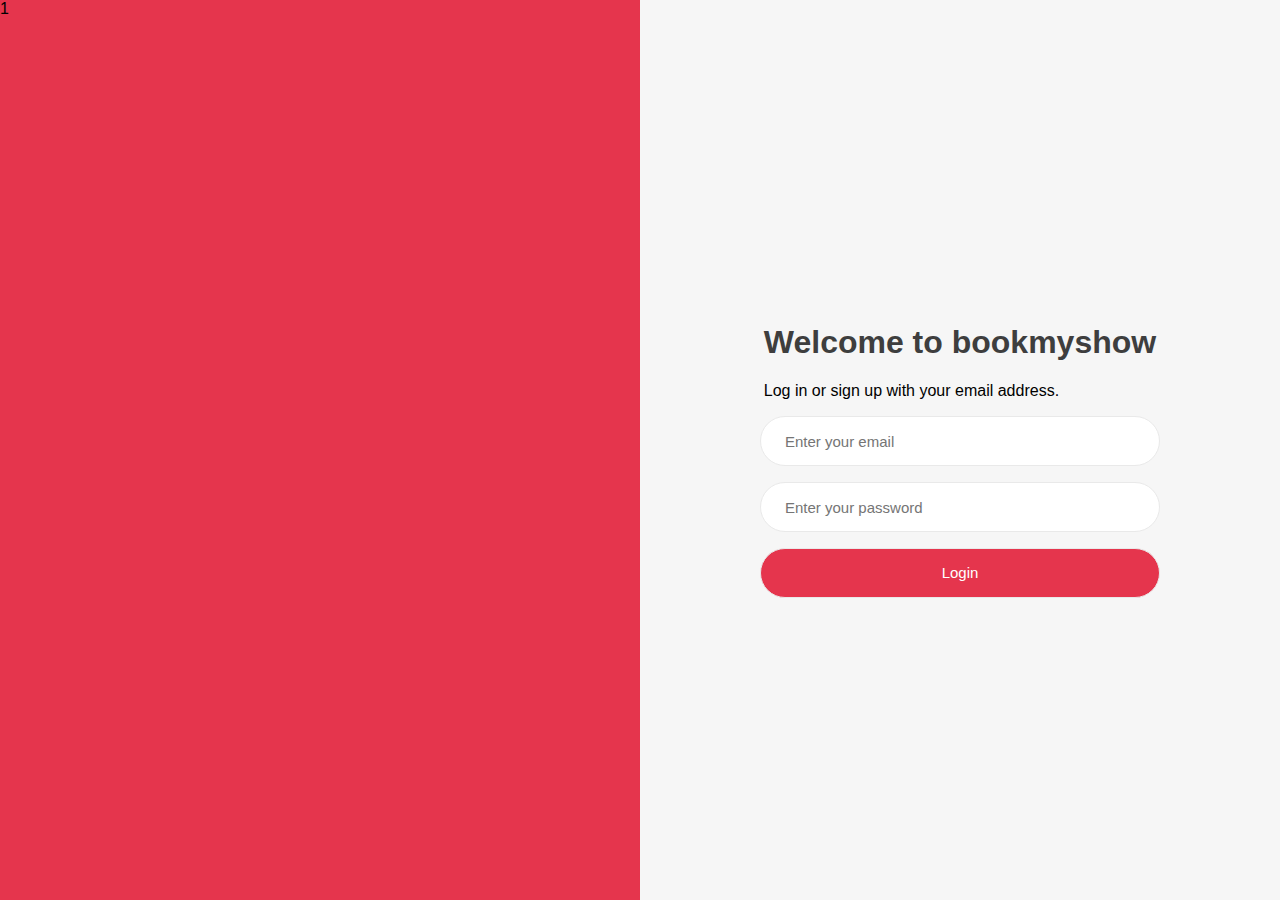
==== src/index.html @ d2293d0c "Movies repository" ====
<!DOCTYPE html>
<html lang="en">

<head>
    <meta charset="UTF-8">
    <meta name="viewport" content="width=device-width, initial-scale=1.0">
    <title>Movie Library</title>
    <link rel="stylesheet" href="styles.css">
    <style>
        .playlist {
            border: 1px solid #ccc;
            padding: 10px;
            margin: 10px 0;
        }

        .playlist h3 {
            margin: 0 0 10px 0;
        }

        .playlist-movie {
            display: inline-block;
            margin: 5px;
            text-align: center;
        }

        .playlist-movie img {
            width: 100px;
            height: 150px;
            display: block;
        }

        .playlist-movie-title {
            margin-top: 5px;
            font-size: 14px;
        }
    </style>
</head>

<body>
    <div class="container" id="main-container">
        <header>
            <h1>Welcome to Movie Library</h1>
            <input type="text" id="search-input" placeholder="Search for a movie...">
            <button id="search-button">Search</button>
            <button id="home-button">Home</button>
            <button id="logout-button">Logout</button>
        </header>
        <div id="playlists-container"></div>
        <main id="movie-container"></main>
    </div>
    <h1 id="playlist-name"></h1>
    <div id="playlist-movies" class="movies-container"></div>
    <!-- <footer>
        <p>&copy; 2024 Movie Library</p>
    </footer> -->
    <script>
        // Function to log out user
        function logoutUser() {
            localStorage.removeItem('authenticated');
            localStorage.removeItem('loggedInUser');
            window.location.href = '/src/login/login.html';
        }

        // Check if user is authenticated, if not, redirect to login page
        if (!localStorage.getItem('authenticated')) {
            window.location.href = '/src/login/login.html';
        }

        // Add event listener to logout button
        document.getElementById('logout-button').addEventListener('click', logoutUser);

        document.getElementById('home-button').addEventListener('click', () => {
            window.location.href = 'index.html'; // Navigate to the home page
        });


        // Load playlists when the page loads
        document.addEventListener('DOMContentLoaded', function () {
            loadPlaylists();
        });
    </script>
    <script src="script.js"></script>
</body>

</html>
---- src/styles.css ----
/* General Styles */
body {
    font-family: Lato,sans-serif;
    margin: 0;
    padding: 0;
    background-color: #f4f4f4;
    color: #333;
}

.container {
    width: 80%;
    margin: auto;
    overflow: hidden;
}

header {
    background: #333;
    color: #fff;
    padding-top: 30px;
    min-height: 70px;
    border-bottom: #77a6f7 3px solid;
}

header h1 {
    text-align: center;
    text-transform: uppercase;
    margin: 0;
    font-size: 24px;
}

footer {
    background: #333;
    color: #fff;
    text-align: center;
    padding: 10px 0;
    position: fixed;
    bottom: 0;
    width: 100%;
}

/* Links */
a {
    color: #333;
    text-decoration: none;
}

a:hover {
    color: #77a6f7;
}

/* Popup Styles */
#popup {
    display: none;
    position: fixed;
    top: 50%;
    left: 50%;
    transform: translate(-50%, -50%);
    width: 300px;
    background: #fff;
    padding: 20px;
    box-shadow: 0 0 10px rgba(0,0,0,0.5);
    border-radius: 5px;
    z-index: 1000;
}

#popup input[type="text"] {
    width: 100%;
    padding: 10px;
    margin-bottom: 10px;
    border: 1px solid #ccc;
    border-radius: 5px;
}

#popup button {
    width: 100%;
    background: #333;
    color: #fff;
    border: 0;
    padding: 10px;
    cursor: pointer;
    border-radius: 5px;
    font-size: 16px;
}

#popup button:hover {
    background: #77a6f7;
}

#popup-close {
    cursor: pointer;
    color: #333;
    font-size: 20px;
    float: right;
}

.popup-notification {
    position: fixed;
    top: 50%;
    left: 50%;
    transform: translate(-50%, -50%);
    background-color: #F6F6F6;
    border: 1px solid #ccc;
    border-radius: 5px;
    padding: 20px;
    box-shadow: 0 0 10px rgba(0, 0, 0, 0.5);
    z-index: 1000;
    width: 400px;
}

#new-playlist-name {
    width: 100%;
    height: 50px;
    box-sizing: border-box;
    border: 1px solid #e9e9e9;
    outline: none;
    background-color: white;
    font-size: 15px;
    padding: 0px 16px;
    border-radius: 22px;
}

#visibility-container{
    display: flex;
    align-items: center;
    justify-content: left;
    height: 60px;
}

.playlist-visibility-toggle {
    width: 30px;
}

.popup-content {
    text-align: center;
}

.close-popup {
    position: absolute;
    top: 10px;
    right: 10px;
    cursor: pointer;
}

.close-popup:hover {
    color: red;
}


.overlay {
    display: none;
    position: fixed;
    top: 0;
    left: 0;
    width: 100%;
    height: 100%;
    background: rgba(0, 0, 0, 0.7);
    z-index: 500;
}



.existing-playlist-box{
    display: flex;
    margin: 10px 0px;
}

.existing-playlist-box input {
    width: 15px;
    height: 15px;
    border: 1px solid #e9e9e9;
    margin-right: 8px;
    background-color: white;
}

#create-playlist-button {
    margin: auto;
    width: 50%;
    margin-top: 20px;
    background-color: #E5354D;
    color: white;
    padding: 10px;
    border: none;
    border-radius: 10px;
    cursor: pointer;
} 






/* movie box css */
#playlist-movie-container, #movie-container {
    display: flex;
    width: 100%;
    flex-wrap: wrap;
}

#playlist-movie-image, #movie-image {
    height: 250px;
    width: 100%;
}

.playlist-movie-box, .movie-box {
    width: 20%;
    box-sizing: border-box;
    padding: 16px 10px;
}

#playlist-movie-title, #movie-title {
    color: rgb(34, 34, 34);
    font-size: 18px;
    width: 100%;
    margin: 8px 0px;
    white-space: nowrap;
    overflow: hidden;
    text-overflow: ellipsis;
}

#playlist-movie-year, #movie-year{
    margin: 6px 0px;
}

#playlist-add-to-playlist-button, #add-to-playlist-button {
    margin: auto;
    width: 100%;
    background-color: #E5354D;
    color: white;
    padding: 10px;
    border: none;
    border-radius: 10px;
    cursor: pointer;
}

.delete-playlist-button {
    width: 150px !important;
    margin-left: 16px !important;
    margin-right: 16px !important;
}
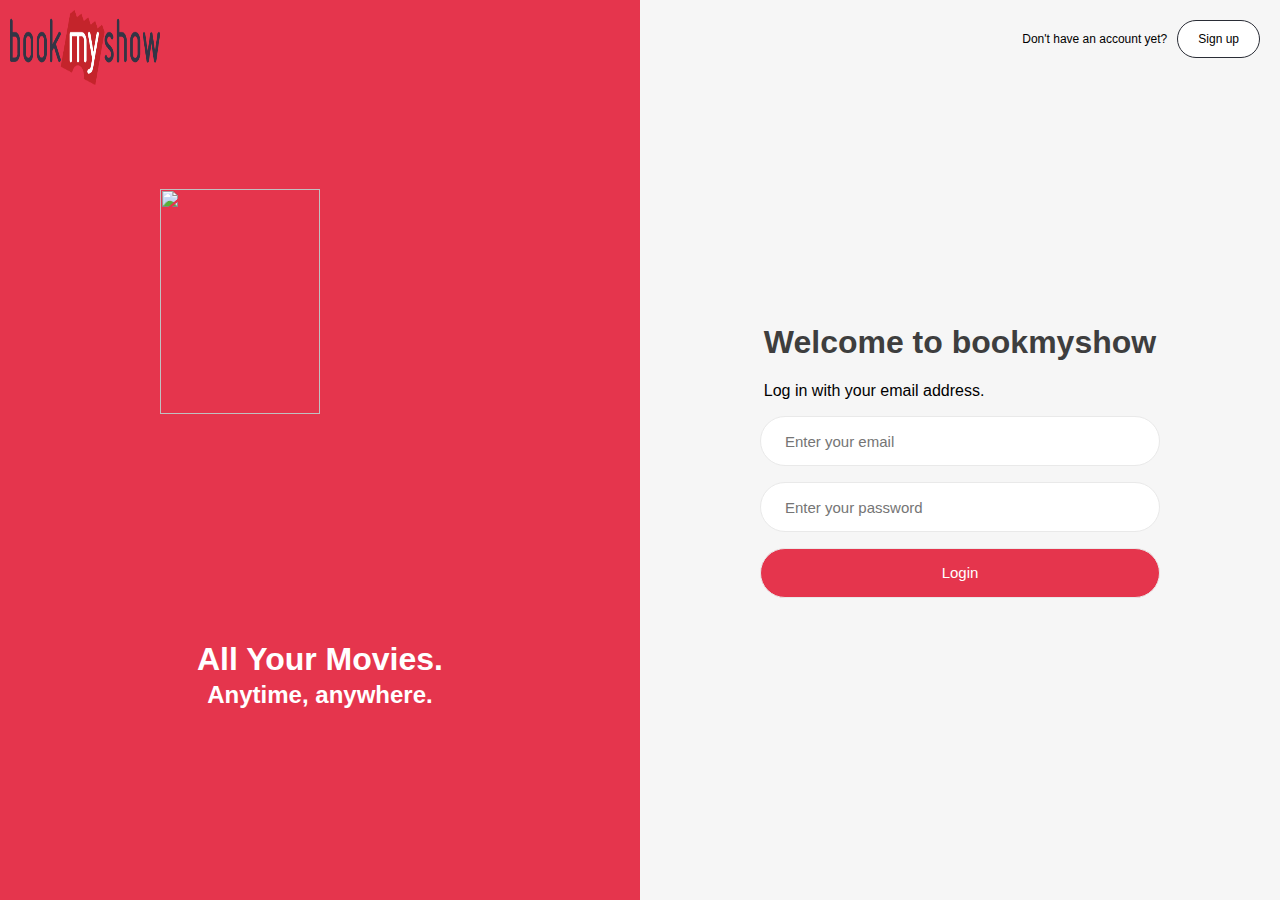
==== commit 5848bf0b: "Movies repository" ====
--- a/src/index.html
+++ b/src/index.html
@@ -5,54 +5,43 @@
     <meta charset="UTF-8">
     <meta name="viewport" content="width=device-width, initial-scale=1.0">
     <title>Movie Library</title>
+    <link rel="stylesheet" href="/src/common/common.css">
+    <link rel="stylesheet" href="/src/common/header.css">
     <link rel="stylesheet" href="styles.css">
-    <style>
-        .playlist {
-            border: 1px solid #ccc;
-            padding: 10px;
-            margin: 10px 0;
-        }
-
-        .playlist h3 {
-            margin: 0 0 10px 0;
-        }
-
-        .playlist-movie {
-            display: inline-block;
-            margin: 5px;
-            text-align: center;
-        }
-
-        .playlist-movie img {
-            width: 100px;
-            height: 150px;
-            display: block;
-        }
-
-        .playlist-movie-title {
-            margin-top: 5px;
-            font-size: 14px;
-        }
-    </style>
 </head>
 
-<body>
-    <div class="container" id="main-container">
-        <header>
-            <h1>Welcome to Movie Library</h1>
-            <input type="text" id="search-input" placeholder="Search for a movie...">
-            <button id="search-button">Search</button>
-            <button id="home-button">Home</button>
-            <button id="logout-button">Logout</button>
-        </header>
-        <div id="playlists-container"></div>
-        <main id="movie-container"></main>
-    </div>
-    <h1 id="playlist-name"></h1>
-    <div id="playlist-movies" class="movies-container"></div>
-    <!-- <footer>
-        <p>&copy; 2024 Movie Library</p>
-    </footer> -->
+<body style="position: relative;">
+    <header
+        style="display: flex;position: fixed;width: 100%; height: 75px;align-items: center;background-color: #F6F6F6;border: 1px solid #e9e9e9;top:0px">
+        <div style="position:absolute;left: 10px;display: flex;align-items: center;height: 100%;">
+            <div>
+                <img src="/src/images/bookmyshow.png" width="80px" height="40px">
+            </div>
+            <div style="margin-left: 24px;cursor: pointer;margin-top: -6px;"><button
+                    style="border: none;padding: 0px;font-size: 14px;cursor: pointer" id="home-button">Home</button>
+            </div>
+        </div>
+        <div
+            style="width: 50%;margin: auto;display: flex;align-items: center;background-color: white;padding: 16px;border-radius: 999px;">
+            <div id="search-button"
+                style="display: flex;align-items: center;justify-content: center;width: 14px;height: 14px;cursor: pointer;">
+                <svg viewBox="0 0 12 12" xmlns="http://www.w3.org/2000/svg">
+                    <title>Search</title>
+                    <path
+                        d="M11.8 10.864L8.859 7.918a4.912 4.912 0 0 0-.444-6.47A4.888 4.888 0 0 0 4.928 0a4.888 4.888 0 0 0-3.485 1.449 4.942 4.942 0 0 0 0 6.979 4.888 4.888 0 0 0 3.485 1.449c1.052 0 2.105-.33 2.976-1.005l2.96 2.93a.658.658 0 0 0 .476.198.686.686 0 0 0 .477-.198.672.672 0 0 0-.016-.938zm-6.855-2.32c-.97 0-1.858-.38-2.549-1.054C1 6.09 1 3.802 2.396 2.387a3.578 3.578 0 0 1 2.549-1.054c.97 0 1.858.379 2.548 1.054s1.052 1.58 1.052 2.551c0 .971-.378 1.86-1.052 2.552a3.539 3.539 0 0 1-2.548 1.053z"
+                        fill="#777"></path>
+                </svg>
+            </div>
+            <input type="text" autocomplete="off"
+                style="width: 100%;border: none;outline: none;font-size: 14px;padding-left: 10px;" id="search-input"
+                placeholder="Search for a movie...">
+        </div>
+        <div style="position: absolute;right: 24px;margin-top: -6px;">
+            <button style="border: none;padding: 0px;font-size: 14px;cursor: pointer" id="logout-button">Logout</button>
+        </div>
+    </header>
+    <div id="playlists-container"></div>
+    <main id="movie-container"></main>
     <script>
         // Function to log out user
         function logoutUser() {
--- a/src/common/common.css
+++ b/src/common/common.css
@@ -0,0 +1,12 @@
+body {
+    margin: 0px;
+    font-family: Lato, sans-serif;
+}
+
+button {
+    font-family: Lato, sans-serif;
+}
+
+.display-flex {
+    display: flex;
+}--- a/src/styles.css
+++ b/src/styles.css
@@ -1,44 +1,3 @@
-/* General Styles */
-body {
-    font-family: Lato,sans-serif;
-    margin: 0;
-    padding: 0;
-    background-color: #f4f4f4;
-    color: #333;
-}
-
-.container {
-    width: 80%;
-    margin: auto;
-    overflow: hidden;
-}
-
-header {
-    background: #333;
-    color: #fff;
-    padding-top: 30px;
-    min-height: 70px;
-    border-bottom: #77a6f7 3px solid;
-}
-
-header h1 {
-    text-align: center;
-    text-transform: uppercase;
-    margin: 0;
-    font-size: 24px;
-}
-
-footer {
-    background: #333;
-    color: #fff;
-    text-align: center;
-    padding: 10px 0;
-    position: fixed;
-    bottom: 0;
-    width: 100%;
-}
-
-/* Links */
 a {
     color: #333;
     text-decoration: none;
@@ -192,8 +151,9 @@
 /* movie box css */
 #playlist-movie-container, #movie-container {
     display: flex;
-    width: 100%;
+    width: 80%;
     flex-wrap: wrap;
+    margin: auto;
 }
 
 #playlist-movie-image, #movie-image {
@@ -202,9 +162,12 @@
 }
 
 .playlist-movie-box, .movie-box {
-    width: 20%;
+    width: 18%;
     box-sizing: border-box;
     padding: 16px 10px;
+    box-shadow: 0 4px 8px 0 rgba(0, 0, 0, 0.2);
+    transition: 0.3s;
+    margin: 24px 1% 0px 1%;
 }
 
 #playlist-movie-title, #movie-title {
@@ -232,8 +195,14 @@
     cursor: pointer;
 }
 
-.delete-playlist-button {
-    width: 150px !important;
+.share-button, .delete-playlist-button {
+    width: 75px !important;
     margin-left: 16px !important;
-    margin-right: 16px !important;
+    margin-right: 0px !important;
+}
+
+#playlists-container {
+    height: calc(100% - 75px);
+    overflow: scroll;
+    margin-top: 75px;
 }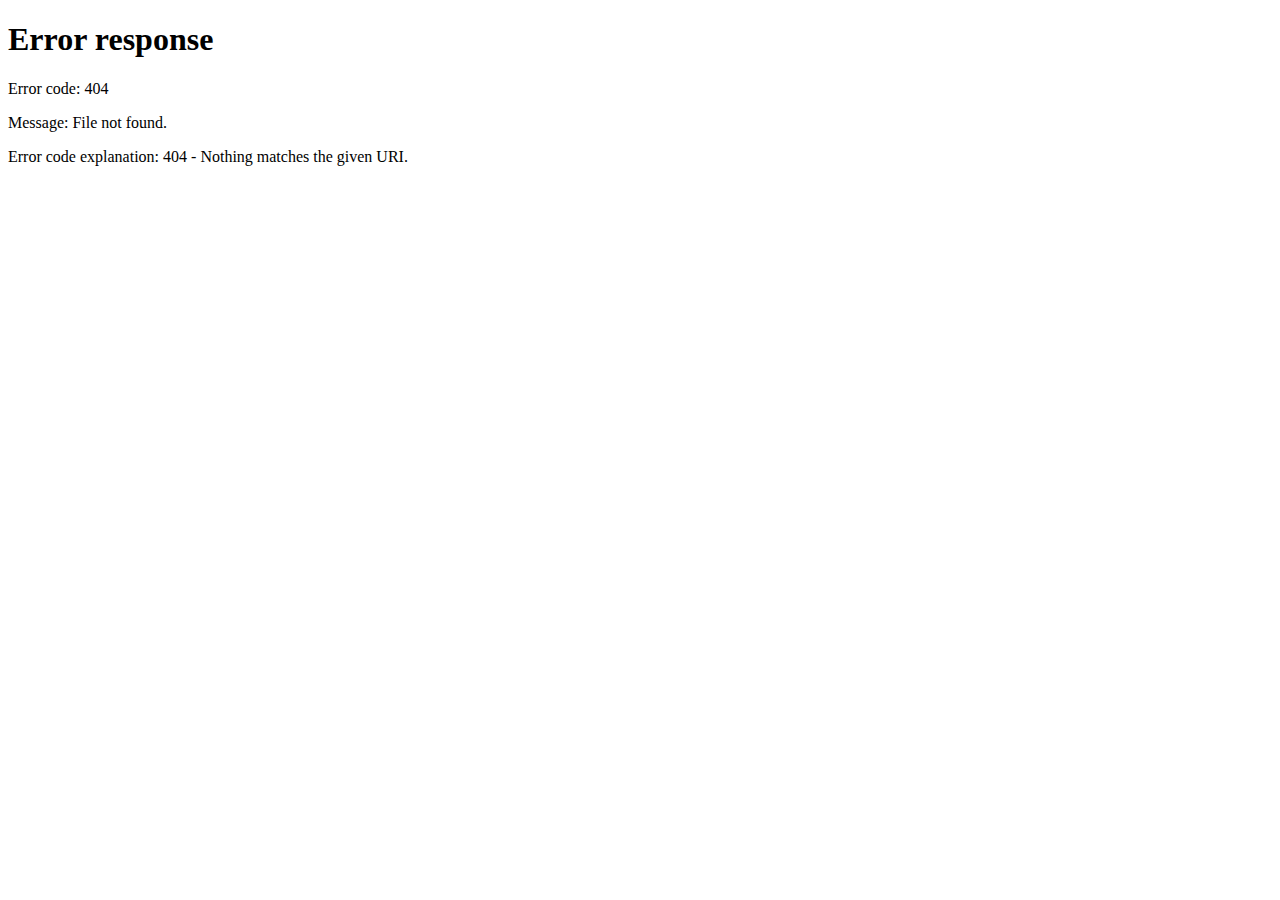
==== commit 7379b6c0: "Movies repository" ====
--- a/src/index.html
+++ b/src/index.html
@@ -5,8 +5,8 @@
     <meta charset="UTF-8">
     <meta name="viewport" content="width=device-width, initial-scale=1.0">
     <title>Movie Library</title>
-    <link rel="stylesheet" href="/src/common/common.css">
-    <link rel="stylesheet" href="/src/common/header.css">
+    <link rel="stylesheet" href="/common/common.css">
+    <link rel="stylesheet" href="/common/header.css">
     <link rel="stylesheet" href="styles.css">
 </head>
 
@@ -15,7 +15,7 @@
         style="display: flex;position: fixed;width: 100%; height: 75px;align-items: center;background-color: #F6F6F6;border: 1px solid #e9e9e9;top:0px">
         <div style="position:absolute;left: 10px;display: flex;align-items: center;height: 100%;">
             <div>
-                <img src="/src/images/bookmyshow.png" width="80px" height="40px">
+                <img src="/images/bookmyshow.png" width="80px" height="40px">
             </div>
             <div style="margin-left: 24px;cursor: pointer;margin-top: -6px;"><button
                     style="border: none;padding: 0px;font-size: 14px;cursor: pointer" id="home-button">Home</button>
@@ -47,12 +47,12 @@
         function logoutUser() {
             localStorage.removeItem('authenticated');
             localStorage.removeItem('loggedInUser');
-            window.location.href = '/src/login/login.html';
+            window.location.href = '/login/login.html';
         }
 
         // Check if user is authenticated, if not, redirect to login page
         if (!localStorage.getItem('authenticated')) {
-            window.location.href = '/src/login/login.html';
+            window.location.href = '/login/login.html';
         }
 
         // Add event listener to logout button
